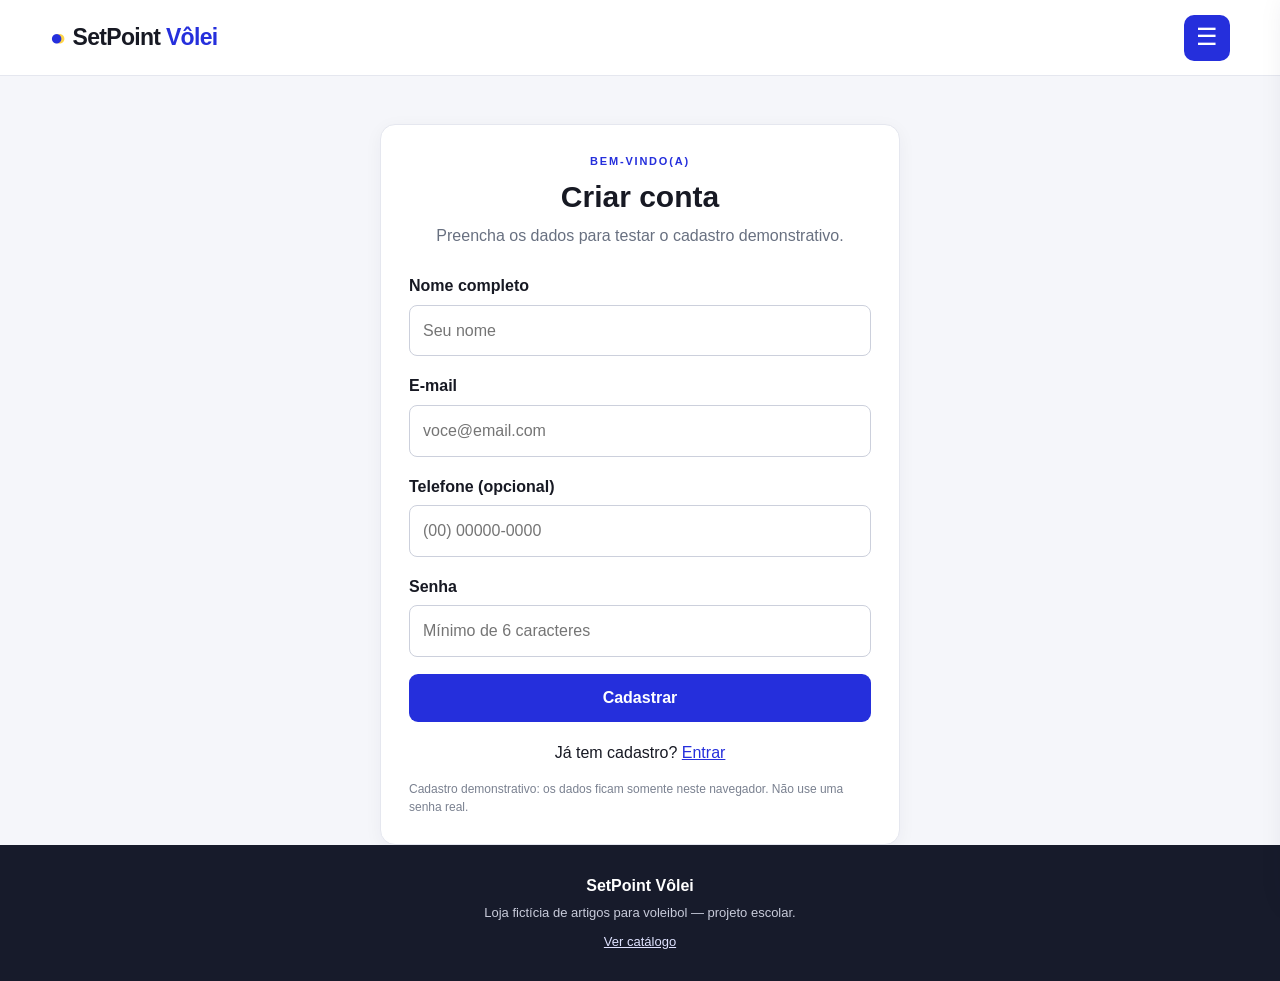
==== cadastro.html @ eaafa92f "Add files via upload" ====
<!DOCTYPE html>
<html lang="pt-BR">
<head>
  <meta charset="UTF-8">
  <meta name="viewport" content="width=device-width, initial-scale=1.0">
  <meta name="theme-color" content="#2029d8">
  <title>Cadastro | SetPoint Vôlei</title>
  <link rel="stylesheet" href="style.css">
  <script src="js.js" defer></script>
  
</head>
<body>

<header class="site-header">
  <a class="marca" href="index.html"><span class="marca-bola">●</span><span>SetPoint <b>Vôlei</b></span></a>
  <button class="botao-menu-abrir" type="button" onclick="showSidebar()" aria-label="Abrir menu">☰</button>
  <nav class="sidebar" id="mySidebar" aria-label="Menu principal">
    <button class="botao-menu" type="button" onclick="hideSidebar()" aria-label="Fechar menu">✕</button>
    <ul class="elementos-menu">
      <li><a href="index.html">Página Inicial</a></li>
      <li><a href="produtos.html">Destaques</a></li>
      <li><a href="catalogo.html">Catálogo</a></li>
      <li><a href="carrinho.html">Carrinho <span id="contador-carrinho" class="contador-carrinho">0</span></a></li>
      <li><a href="cadastro.html">Cadastro</a></li>
      <li><a href="login.html">Login</a></li>
      <li><a href="perfil.html">Perfil</a></li>
      <li><a href="emprestimos.html">Empréstimos</a></li>
    </ul>
  </nav>
  <div class="overlay" id="overlay" onclick="hideSidebar()"></div>
</header>


<main class="pagina-padrao">
  <section class="formulario">
    <div class="titulo-pagina"><span>BEM-VINDO(A)</span><h1>Criar conta</h1><p>Preencha os dados para testar o cadastro demonstrativo.</p></div>
    <form id="form-cadastro">
      <div class="grupo-form"><label for="nome">Nome completo</label><input id="nome" name="nome" type="text" placeholder="Seu nome" required></div>
      <div class="grupo-form"><label for="email">E-mail</label><input id="email" name="email" type="email" placeholder="voce@email.com" required></div>
      <div class="grupo-form"><label for="telefone">Telefone (opcional)</label><input id="telefone" name="telefone" type="tel" placeholder="(00) 00000-0000"></div>
      <div class="grupo-form"><label for="senha">Senha</label><input id="senha" name="senha" type="password" minlength="6" placeholder="Mínimo de 6 caracteres" required></div>
      <button class="botao botao-principal botao-largo" type="submit">Cadastrar</button>
      <p id="mensagem-cadastro" class="mensagem-form"></p>
    </form>
    <p class="texto-form">Já tem cadastro? <a href="login.html">Entrar</a></p>
    <p class="aviso-simulado">Cadastro demonstrativo: os dados ficam somente neste navegador. Não use uma senha real.</p>
  </section>
</main>


<footer class="rodape">
  <strong>SetPoint Vôlei</strong>
  <p>Loja fictícia de artigos para voleibol — projeto escolar.</p>
  <a href="catalogo.html">Ver catálogo</a>
</footer>


</body>
</html>
---- style.css ----
/* SetPoint Vôlei — visual simples, esportivo e responsivo */
:root {
  --azul: #252fdc;
  --azul-escuro: #151b78;
  --azul-claro: #edf0ff;
  --preto: #171923;
  --cinza: #687080;
  --fundo: #f5f6fa;
  --branco: #fff;
  --amarelo: #ffd447;
  --borda: #e5e7ef;
}
* { box-sizing: border-box; margin: 0; padding: 0; }
html { scroll-behavior: smooth; }
body {
  font-family: Arial, Helvetica, sans-serif;
  color: var(--preto);
  background: var(--fundo);
  line-height: 1.6;
  min-height: 100vh;
}
a { color: var(--azul); }
button, input { font: inherit; }
.site-header {
  min-height: 76px; padding: 12px max(24px, calc((100% - 1180px)/2));
  display: flex; align-items: center; justify-content: space-between;
  background: var(--branco); border-bottom: 1px solid var(--borda);
  position: relative; z-index: 5;
}
.marca { display: inline-flex; gap: 10px; align-items: center; text-decoration: none; color: var(--preto); font-size: 23px; font-weight: 800; letter-spacing: -.7px; }
.marca b { color: var(--azul); }
.marca-bola { color: var(--azul); font-size: 22px; text-shadow: 3px 0 var(--amarelo); }
.botao-menu-abrir {
  border: 0; background: var(--azul); color: white; border-radius: 10px; width: 46px; height: 46px;
  font-size: 24px; cursor: pointer;
}
.sidebar {
  position: fixed; top: 0; right: -330px; width: 310px; height: 100vh; background: white;
  z-index: 20; padding: 18px 16px; box-shadow: -8px 0 30px #10143a22;
  transition: right .25s ease; overflow-y: auto;
}
.sidebar.active { right: 0; }
.botao-menu { display: block; margin-left: auto; border: 0; background: transparent; font-size: 30px; cursor: pointer; color: var(--preto); }
.elementos-menu { list-style: none; display: grid; gap: 7px; margin-top: 24px; }
.elementos-menu a { display: block; padding: 12px 14px; border-radius: 9px; color: var(--preto); text-decoration: none; font-weight: 600; }
.elementos-menu a:hover { background: var(--azul-claro); color: var(--azul); }
.contador-carrinho { display: inline-grid; place-items: center; min-width: 22px; height: 22px; margin-left: 5px; border-radius: 20px; background: var(--amarelo); color: var(--preto); font-size: 12px; }
.overlay { display: none; position: fixed; inset: 0; z-index: 15; background: #10132380; }
.overlay.active { display: block; }
main { padding-bottom: 55px; }
.hero {
  max-width: 1180px; margin: 28px auto 0; border-radius: 18px; overflow: hidden;
  min-height: 330px; padding: 42px 48px; color: white; display: grid;
  grid-template-columns: 1.4fr .8fr; gap: 25px; align-items: center;
  background: linear-gradient(115deg, #151b78 0%, #252fdc 68%, #4550f2 100%);
}
.hero-texto { max-width: 600px; }
.etiqueta, .titulo-secao > span, .titulo-pagina > span { display: block; color: var(--azul); font-size: 11px; font-weight: 800; letter-spacing: 1.8px; margin-bottom: 8px; }
.hero .etiqueta { color: var(--amarelo); }
.hero h1 { font-size: clamp(34px, 5vw, 56px); line-height: 1.05; margin-bottom: 14px; letter-spacing: -1.5px; }
.hero h1 span { color: var(--amarelo); }
.hero p { max-width: 480px; color: #e8eaff; margin-bottom: 24px; }
.hero-destaque { background: var(--amarelo); color: var(--preto); padding: 24px; border-radius: 14px; transform: rotate(2deg); box-shadow: 0 12px 25px #0002; }
.hero-destaque span, .cupom-card span { display: block; font-size: 11px; font-weight: 800; letter-spacing: 1.3px; }
.hero-destaque strong { display: block; font-size: 38px; line-height: .98; margin: 10px 0; }
.hero-destaque small { font-weight: 600; }
.botao { display: inline-flex; align-items: center; justify-content: center; border: 0; border-radius: 9px; padding: 11px 18px; font-weight: 700; text-decoration: none; cursor: pointer; transition: .2s; }
.botao:hover { transform: translateY(-1px); filter: brightness(.96); }
.botao-principal { background: var(--azul); color: white; }
.botao-claro { background: white; color: var(--azul-escuro); }
.botao-secundario { background: #eceef4; color: #343847; }
.botao-largo { width: 100%; }
.faixa-cupons { max-width: 1180px; margin: 18px auto 0; display: grid; grid-template-columns: 1fr 1fr; gap: 16px; }
.cupom-card { padding: 20px 24px; border-radius: 13px; color: white; }
.cupom-card strong { display: block; font-size: 30px; line-height: 1.2; margin: 3px 0; }
.cupom-card p { margin: 0; color: inherit; }
.cupom-azul { background: #3440e7; }
.cupom-escuro { background: #20232d; border-left: 5px solid var(--amarelo); }
.secao-home, .pagina-padrao { max-width: 1180px; margin: 48px auto 0; padding: 0 18px; }
.titulo-secao, .titulo-pagina { margin-bottom: 22px; }
.titulo-secao h2, .titulo-pagina h1 { font-size: 30px; line-height: 1.2; }
.titulo-pagina { text-align: center; margin-bottom: 32px; }
.titulo-pagina p { color: var(--cinza); margin-top: 8px; }
.categorias-home { display: grid; grid-template-columns: repeat(3, 1fr); gap: 16px; }
.categoria-home { min-height: 145px; padding: 20px; display: flex; flex-direction: column; background: white; border: 1px solid var(--borda); border-radius: 13px; text-decoration: none; color: var(--preto); }
.categoria-home b { color: var(--azul); font-size: 13px; }
.categoria-home span { font-size: 23px; font-weight: 800; margin-top: 6px; }
.categoria-home small { color: var(--cinza); }
.sobre-volei { background: white; border: 1px solid var(--borda); border-radius: 14px; padding: 28px; }
.sobre-volei p { color: #555d6c; margin: 8px 0 17px; max-width: 900px; }
.sobre-volei h3 { margin-top: 18px; }
.banner-cupom { background: linear-gradient(105deg, #181e80, #303be6); color: white; padding: 25px 30px; border-radius: 15px; display: flex; align-items: center; justify-content: space-between; gap: 20px; margin-bottom: 38px; }
.banner-cupom span { color: var(--amarelo); font-size: 11px; font-weight: 800; letter-spacing: 1.5px; }
.banner-cupom h1 { font-size: 28px; margin: 3px 0; }
.banner-cupom p { color: #e7e9ff; }
.categoria-catalogo { margin: 42px 0; scroll-margin-top: 20px; }
.categoria-catalogo .titulo-secao { border-left: 4px solid var(--azul); padding-left: 14px; }
.container-produtos { display: grid; grid-template-columns: repeat(4, minmax(0, 1fr)); gap: 18px; }
.card-produto { background: white; border: 1px solid var(--borda); border-radius: 13px; padding: 15px; min-width: 0; display: flex; flex-direction: column; box-shadow: 0 3px 12px #161b3910; }
.imagem-produto { height: 165px; display: grid; place-items: center; margin-bottom: 10px; }
.imagem-produto img { width: 100%; height: 100%; object-fit: contain; }
.categoria-mini { color: var(--azul); text-transform: uppercase; font-size: 10px; letter-spacing: 1.1px; font-weight: 800; }
.nome-produto { font-size: 16px; line-height: 1.3; min-height: 42px; margin: 5px 0; }
.preco { color: #d33a48; font-size: 18px; font-weight: 800; margin: 5px 0 12px; }
.acoes-produto { display: flex; align-items: center; gap: 12px; margin-top: auto; flex-wrap: wrap; }
.acoes-produto .botao { flex: 1; }
.link-loja { font-size: 12px; font-weight: 700; text-decoration: none; }
.centralizado { text-align: center; margin-top: 30px; }
.formulario, .painel-perfil, .painel-carrinho, .painel-checkout { max-width: 760px; margin: 0 auto; padding: 28px; background: white; border: 1px solid var(--borda); border-radius: 15px; box-shadow: 0 4px 18px #161b390c; }
.formulario { max-width: 520px; }
.formulario .titulo-pagina { margin-bottom: 25px; }
.grupo-form { margin-bottom: 17px; }
.grupo-form label, .campo-cupom label { display: block; font-weight: 700; margin-bottom: 6px; }
.grupo-form input, .campo-cupom input { width: 100%; padding: 12px 13px; border: 1px solid #ccd0dc; border-radius: 8px; background: white; }
.grupo-form input:focus, .campo-cupom input:focus { outline: 2px solid #b8bdff; border-color: var(--azul); }
.texto-form { text-align: center; margin: 18px 0 0; }
.aviso-simulado { color: #7a8190; font-size: 12px; margin-top: 15px; }
.mensagem-form { margin-top: 10px; font-weight: 700; color: var(--azul); }
.mensagem-form.erro { color: #b42332; }
.mensagem-form.sucesso { color: #167447; }
.info-perfil { padding: 14px 0; border-bottom: 1px solid var(--borda); display: flex; justify-content: space-between; gap: 16px; }
.info-perfil span { color: var(--cinza); }
.painel-perfil .botao { margin-top: 20px; }
.painel-carrinho { max-width: 900px; }
.item-carrinho { display: flex; align-items: center; gap: 18px; padding: 16px 0; border-bottom: 1px solid var(--borda); }
.item-carrinho img { width: 82px; height: 82px; object-fit: contain; }
.item-carrinho-info { flex: 1; }
.item-carrinho-info h3 { font-size: 16px; }
.item-carrinho-info p { color: var(--cinza); font-size: 13px; }
.controle-quantidade { display: inline-flex; align-items: center; gap: 10px; margin-top: 7px; }
.controle-quantidade button { width: 27px; height: 27px; border: 1px solid var(--borda); background: var(--azul-claro); border-radius: 6px; cursor: pointer; }
.item-carrinho-final { display: grid; gap: 7px; text-align: right; }
.link-remover { color: #c02c3b; background: none; border: 0; cursor: pointer; font-size: 12px; text-decoration: underline; }
.resumo-carrinho { max-width: 360px; margin: 22px 0 0 auto; }
.linha-total { display: flex; justify-content: space-between; margin-bottom: 10px; }
.resumo-carrinho .botao { width: 100%; margin-top: 9px; }
.desativado { opacity: .4; pointer-events: none; }
.carrinho-vazio { text-align: center; padding: 25px 10px; }
.carrinho-vazio p { color: var(--cinza); margin: 8px 0 18px; }
.checkout-layout { max-width: 700px; margin: auto; }
.painel-checkout h2 { margin-bottom: 15px; }
.item-resumo, .valores-checkout p { display: flex; justify-content: space-between; gap: 16px; padding: 9px 0; border-bottom: 1px solid var(--borda); }
.campo-cupom { margin: 22px 0; padding: 17px; background: #f7f7ff; border-radius: 10px; }
.linha-cupom { display: flex; gap: 8px; }
.linha-cupom input { min-width: 0; flex: 1; }
.campo-cupom small { color: var(--cinza); display: block; margin-top: 8px; }
.total-final { font-size: 20px; font-weight: 800; color: var(--azul); }
.valores-checkout { margin-bottom: 20px; }
.pedido-sucesso { text-align: center; padding: 20px 5px; }
.pedido-sucesso p { margin: 12px 0; }
.selo-sucesso { display: inline-grid; place-items: center; width: 54px; height: 54px; background: #e4f7ed; color: #167447; border-radius: 50%; font-size: 28px; }
.aviso-simulado { line-height: 1.5; }
.detalhe-produto { max-width: 900px; margin: auto; background: white; padding: 28px; border: 1px solid var(--borda); border-radius: 15px; display: grid; grid-template-columns: minmax(220px, .9fr) 1.1fr; gap: 32px; align-items: center; }
.imagem-detalhe { width: 100%; max-height: 360px; object-fit: contain; }
.info-detalhe h1 { font-size: 30px; margin: 7px 0; }
.info-detalhe p { color: var(--cinza); margin: 10px 0 18px; }
.preco-detalhe { color: #d33a48 !important; font-size: 26px; font-weight: 800; }
.link-detalhe { display: inline-block; margin-left: 12px; }
.voltar { max-width: 900px; margin: 0 auto 14px; }
.rodape { background: #171b2b; color: white; padding: 28px 20px; text-align: center; }
.rodape p { color: #c8cbda; font-size: 13px; margin: 4px 0; }
.rodape a { color: #dfe2ff; font-size: 13px; }
@media (max-width: 900px) {
  .hero, .faixa-cupons, .secao-home, .pagina-padrao { margin-left: 18px; margin-right: 18px; }
  .container-produtos { grid-template-columns: repeat(2, minmax(0, 1fr)); }
  .hero { grid-template-columns: 1fr 250px; padding: 32px; }
}
@media (max-width: 620px) {
  .site-header { padding: 10px 16px; }
  .hero { margin-top: 14px; grid-template-columns: 1fr; padding: 26px 22px; }
  .hero-destaque { max-width: 290px; }
  .faixa-cupons, .categorias-home { grid-template-columns: 1fr; }
  .faixa-cupons, .secao-home, .pagina-padrao { margin-top: 28px; }
  .banner-cupom { align-items: flex-start; flex-direction: column; padding: 22px; }
  .banner-cupom h1 { font-size: 23px; }
  .container-produtos { grid-template-columns: 1fr 1fr; gap: 10px; }
  .card-produto { padding: 10px; }
  .imagem-produto { height: 120px; }
  .nome-produto { font-size: 14px; }
  .acoes-produto .botao { width: 100%; }
  .formulario, .painel-perfil, .painel-carrinho, .painel-checkout { padding: 20px 16px; }
  .item-carrinho { gap: 10px; flex-wrap: wrap; }
  .item-carrinho img { width: 62px; height: 62px; }
  .item-carrinho-final { margin-left: auto; }
  .detalhe-produto { grid-template-columns: 1fr; padding: 20px; }
  .info-perfil { flex-direction: column; gap: 2px; }
}

.cartao-emprestimo { padding: 18px 0; border-bottom: 1px solid var(--borda); }
.cartao-emprestimo h2 { font-size: 18px; margin-bottom: 8px; }
.cartao-emprestimo p { margin: 4px 0; color: var(--cinza); }
.status-emprestimo { display: inline-block; margin-top: 9px; padding: 5px 10px; border-radius: 20px; background: #fff2cb; color: #755500; font-size: 12px; font-weight: 700; }
.status-emprestimo.concluido { background: #e9ebf0; color: #52596a; }
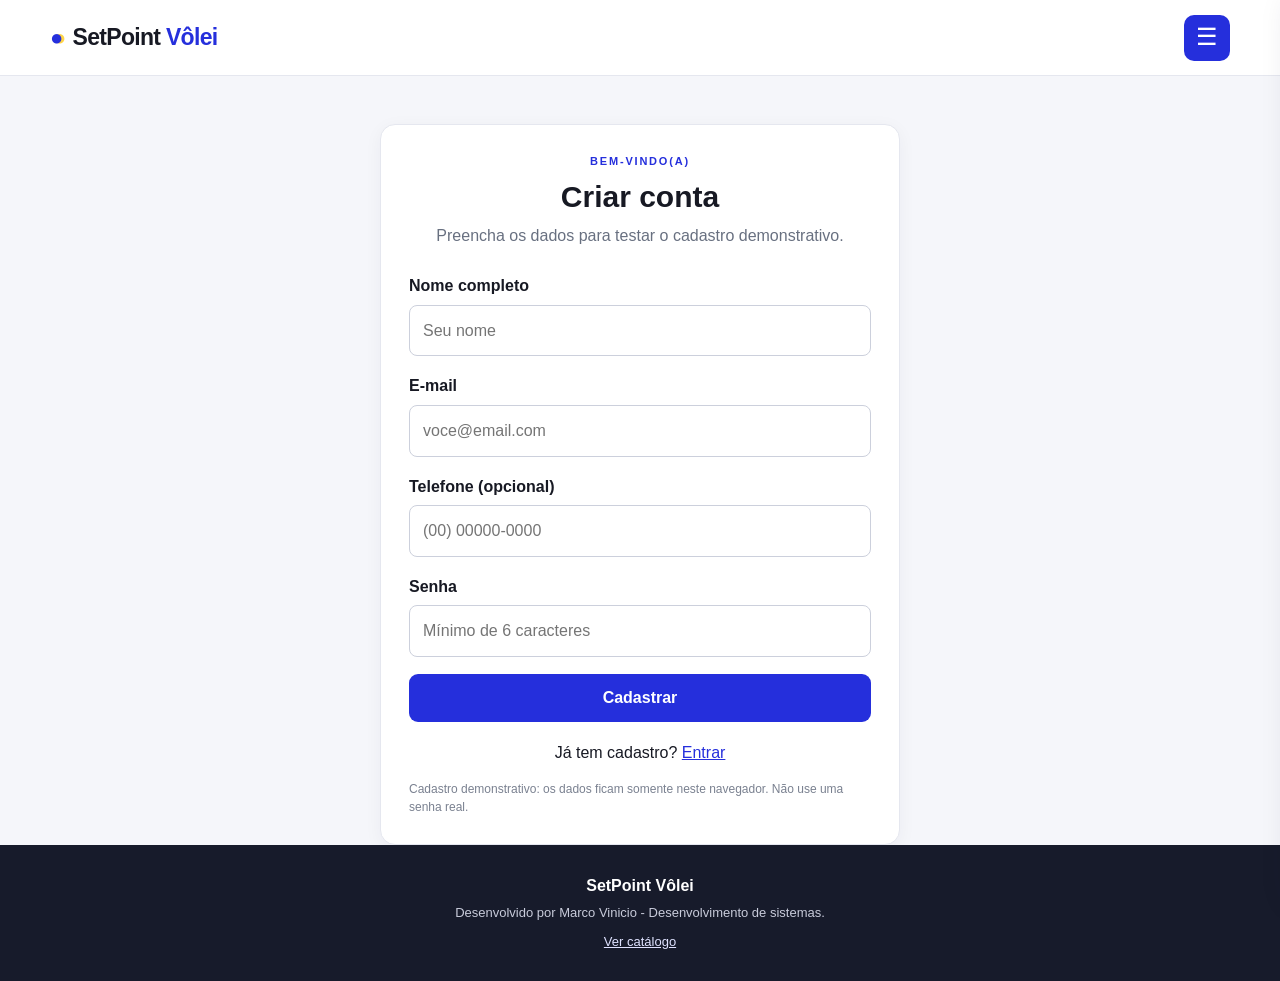
==== commit 4a24420b: "Update cadastro.html" ====
--- a/cadastro.html
+++ b/cadastro.html
@@ -50,7 +50,7 @@
 
 <footer class="rodape">
   <strong>SetPoint Vôlei</strong>
-  <p>Loja fictícia de artigos para voleibol — projeto escolar.</p>
+  <p>Desenvolvido por Marco Vinicio - Desenvolvimento de sistemas.</p>
   <a href="catalogo.html">Ver catálogo</a>
 </footer>
 
